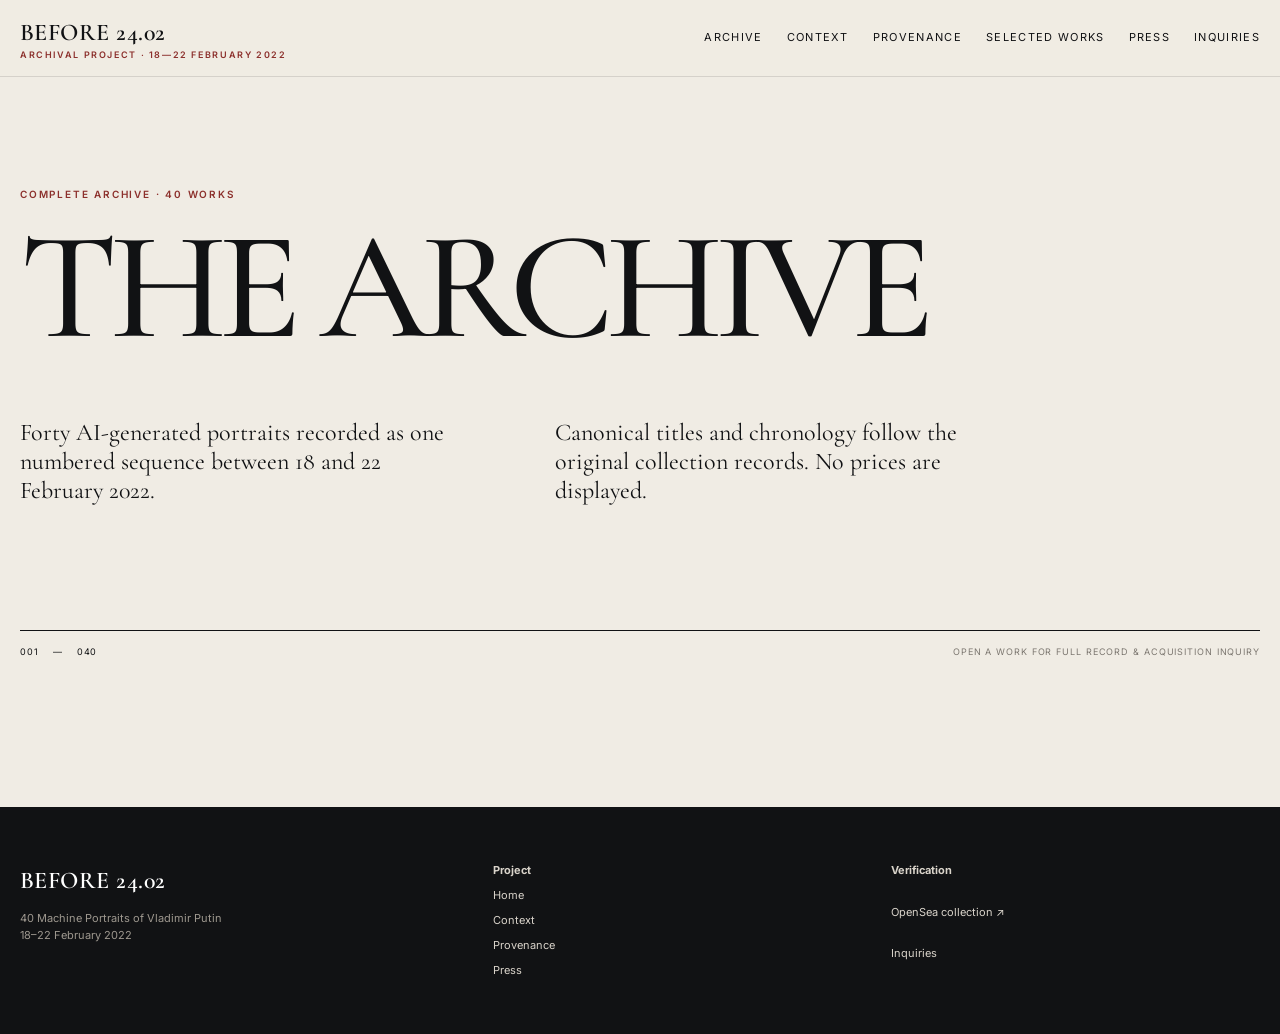
==== archive.html @ 69217468 "Add dedicated complete archive page" ====
<!doctype html><html lang="en"><head><meta charset="utf-8"><meta name="viewport" content="width=device-width,initial-scale=1"><title>Archive — BEFORE 24.02</title><meta name="description" content="The complete forty-work BEFORE 24.02 AI portrait archive, recorded 18–22 February 2022."><meta name="theme-color" content="#f0ece4"><link rel="stylesheet" href="/assets/style.css"></head><body><header class="nav"><div class="wrap navin"><a class="brand" href="/"><span>BEFORE 24.02</span><small>ARCHIVAL PROJECT · 18—22 FEBRUARY 2022</small></a><button class="menu" aria-label="Open menu">☰</button><nav class="links"><a href="/archive.html">Archive</a><a href="/#context">Context</a><a href="/#provenance">Provenance</a><a href="/#selected">Selected works</a><a href="/press.html">Press</a><a href="/#inquiries">Inquiries</a></nav></div></header><main><section class="archive-hero"><div class="wrap"><div class="kicker">Complete archive · 40 works</div><h1>THE ARCHIVE</h1><div class="archive-intro"><p>Forty AI-generated portraits recorded as one numbered sequence between 18 and 22 February 2022.</p><p>Canonical titles and chronology follow the original collection records. No prices are displayed.</p></div></div></section><section class="archive-catalog"><div class="wrap"><div class="archive-catalog-head"><span>001</span><span>—</span><span>040</span><span class="catalog-note">Open a work for full record & acquisition inquiry</span></div><div id="archive-grid" class="archive-grid archive-page-grid"></div></div></section></main><footer class="footer"><div class="wrap footer-grid"><div><div class="brand">BEFORE 24.02</div><p>40 Machine Portraits of Vladimir Putin<br>18–22 February 2022</p></div><div class="smalllinks"><b>Project</b><a href="/">Home</a><a href="/#context">Context</a><a href="/#provenance">Provenance</a><a href="/press.html">Press</a></div><div class="smalllinks"><b>Verification</b><a href="https://opensea.io/collection/tsarputin" target="_blank" rel="noopener">OpenSea collection ↗</a><a href="/#inquiries">Inquiries</a></div></div></footer><script src="/assets/site.js"></script><script src="/assets/archive.js"></script></body></html>
---- assets/style.css ----
@import url('https://fonts.googleapis.com/css2?family=Cormorant+Garamond:ital,wght@0,400;0,500;0,600;1,400&family=Inter:wght@400;500;600&display=swap');
:root{--ink:#111214;--paper:#f0ece4;--paper2:#e9e3d8;--muted:#7c7770;--oxide:#8c302c;--rule:#c7bfb2;--white:#fbfaf7;--blue:#2081e2;--sans:'Inter',system-ui,sans-serif;--serif:'Cormorant Garamond','Iowan Old Style','Palatino Linotype',Georgia,serif;--max:1380px}
*{box-sizing:border-box}html{scroll-behavior:smooth}body{margin:0;background:var(--paper);color:var(--ink);font-family:var(--sans);font-size:16px;line-height:1.55;-webkit-font-smoothing:antialiased}a{color:inherit;text-decoration:none}img{display:block;max-width:100%}button,input,textarea,select{font:inherit}.wrap{width:min(calc(100% - 40px),var(--max));margin:auto}.nav{position:sticky;top:0;z-index:50;background:rgba(240,236,228,.93);backdrop-filter:blur(16px);border-bottom:1px solid rgba(17,18,20,.12)}.navin{height:76px;display:flex;align-items:center;justify-content:space-between;gap:24px}.brand{font-family:var(--serif);font-weight:600;font-size:24px;letter-spacing:.02em}.brand small{font-family:var(--sans);font-size:9px;letter-spacing:.18em;color:var(--oxide);display:block;margin-top:-4px}.links{display:flex;gap:24px;align-items:center;font-size:11px;letter-spacing:.12em;text-transform:uppercase}.links a:hover{color:var(--oxide)}.menu{display:none;border:0;background:transparent;font-size:22px}.hero{min-height:calc(100vh - 76px);display:grid;grid-template-columns:1.1fr .9fr;align-items:end;padding:72px 0 48px}.eyebrow{font-size:10px;text-transform:uppercase;letter-spacing:.2em;color:var(--oxide);font-weight:600}.hero h1,.display{font-family:var(--serif);font-weight:500;line-height:.86;letter-spacing:-.035em;margin:20px 0}.hero h1{font-size:clamp(72px,11vw,170px)}.hero h1 span{display:block;color:var(--oxide)}.herocopy{padding:0 0 18px 8vw;max-width:540px}.hero h2{font-family:var(--serif);font-size:clamp(28px,3.2vw,48px);font-weight:400;line-height:1.05;margin:0 0 24px}.lede{font-size:17px;color:#373532;max-width:620px}.actions{display:flex;gap:11px;flex-wrap:wrap;margin-top:30px}.btn{display:inline-flex;justify-content:center;align-items:center;min-height:46px;border:1px solid var(--ink);padding:0 19px;font-size:10px;letter-spacing:.13em;text-transform:uppercase;background:transparent;cursor:pointer}.btn.dark{background:var(--ink);color:var(--white)}.btn:hover{background:var(--oxide);border-color:var(--oxide);color:white}.section{padding:110px 0;border-top:1px solid var(--rule)}.section.dark{background:var(--ink);color:var(--white);border:0}.section-title{display:grid;grid-template-columns:1fr 2fr;gap:40px;margin-bottom:65px}.section-title h2{font-family:var(--serif);font-size:clamp(44px,5.5vw,78px);font-weight:400;line-height:.96;margin:0}.section-title p{max-width:690px;color:#4d4944;margin:6px 0 0}.dark .section-title p{color:#c8c1b6}.kicker{font-size:10px;letter-spacing:.18em;text-transform:uppercase;color:var(--oxide);font-weight:600}.facts{display:grid;grid-template-columns:repeat(4,1fr);gap:1px;background:var(--rule);border:1px solid var(--rule)}.fact{background:var(--paper);padding:28px 26px}.fact b{display:block;font-family:var(--serif);font-size:31px;font-weight:500}.fact span{font-size:9px;letter-spacing:.14em;text-transform:uppercase;color:var(--muted)}.quote{font-family:var(--serif);font-size:clamp(35px,5vw,70px);line-height:1.05;font-weight:400;max-width:1120px;margin:0}.quote em{color:var(--oxide);font-style:normal}.timeline{margin-top:60px;display:grid;grid-template-columns:repeat(3,1fr);gap:30px}.tline{padding-top:22px;border-top:2px solid var(--oxide)}.tline b{font-family:var(--serif);font-size:34px;font-weight:500}.tline p{font-size:13px;color:#bcb5aa;max-width:320px}.feature-grid{display:grid;grid-template-columns:1.1fr .9fr;gap:12px}.feature-stack{display:grid;grid-template-columns:1fr 1fr;gap:12px}.art-card{position:relative;background:#d8d2c8;overflow:hidden;cursor:pointer}.art-card img{width:100%;aspect-ratio:4/5;object-fit:cover;transition:transform .6s ease,filter .4s ease}.art-card:hover img{transform:scale(1.015)}.art-meta{display:flex;justify-content:space-between;align-items:flex-end;padding:13px 0 0}.art-meta b{font-family:var(--serif);font-size:24px;font-weight:500}.art-meta span{font-size:9px;letter-spacing:.1em;text-transform:uppercase;color:var(--muted)}.archive-controls{display:flex;justify-content:space-between;align-items:center;margin-bottom:26px;gap:20px}.archive-controls select{background:transparent;border:0;border-bottom:1px solid var(--ink);padding:8px 28px 8px 0}.archive-grid{display:grid;grid-template-columns:repeat(5,1fr);gap:36px 18px}.archive-item img{width:100%;aspect-ratio:4/5;object-fit:cover;background:#d8d2c8}.archive-item .num{font-family:var(--serif);font-size:22px;margin-top:10px}.archive-item .date{font-size:9px;letter-spacing:.1em;text-transform:uppercase;color:var(--muted)}.archive-item:hover .num{color:var(--oxide)}.provenance-grid{display:grid;grid-template-columns:1fr 1fr;gap:65px}.data-table{border-top:1px solid var(--rule)}.drow{display:grid;grid-template-columns:170px 1fr;gap:20px;padding:14px 0;border-bottom:1px solid var(--rule);font-size:13px}.drow span:first-child{font-size:9px;letter-spacing:.1em;text-transform:uppercase;color:var(--muted)}.mono{font-family:ui-monospace,SFMono-Regular,Menlo,monospace;font-size:11px;overflow-wrap:anywhere}.source-badge{display:inline-flex;align-items:center;gap:10px;margin-top:22px;font-size:11px}.osdot{width:28px;height:28px;border-radius:50%;background:var(--blue);display:grid;place-items:center;color:white;font-weight:600;font-size:10px}.inquiry{display:grid;grid-template-columns:1fr 1fr;gap:60px}.form{display:grid;gap:14px}.field{display:grid;gap:6px}.field label{font-size:9px;letter-spacing:.12em;text-transform:uppercase;color:var(--muted)}.field input,.field textarea,.field select{border:0;border-bottom:1px solid #8f8a82;background:transparent;padding:12px 0;outline:none}.field textarea{min-height:110px;resize:vertical}.footer{background:var(--ink);color:#d9d3ca;padding:55px 0}.footer-grid{display:grid;grid-template-columns:1.2fr 1fr 1fr;gap:30px}.footer .brand{color:white}.footer p{font-size:11px;color:#9e988f}.smalllinks{display:grid;gap:8px;font-size:11px}.smalllinks a:hover{color:white}.modal{position:fixed;inset:0;display:none;z-index:100;background:rgba(12,13,14,.82);padding:20px;overflow:auto}.modal.open{display:grid;place-items:center}.modal-box{width:min(720px,100%);background:var(--paper);padding:34px;position:relative}.close{position:absolute;right:18px;top:14px;border:0;background:transparent;font-size:28px;cursor:pointer}.modal-title{font-family:var(--serif);font-size:42px;margin:0 0 3px}.notice{padding:14px 16px;border-left:3px solid var(--oxide);background:var(--paper2);font-size:12px;color:#514d48}.work-page{padding:70px 0 110px}.work-layout{display:grid;grid-template-columns:minmax(0,1.15fr) minmax(330px,.85fr);gap:70px}.work-image img{width:100%;max-height:78vh;object-fit:contain;background:#d8d2c8}.work-title{font-family:var(--serif);font-size:64px;line-height:.9;margin:6px 0 10px;font-weight:500}.work-sub{font-family:var(--serif);font-size:25px;color:var(--oxide);font-style:italic}.work-note{font-family:var(--serif);font-size:24px;line-height:1.25;margin:32px 0;color:#3f3b37}.pager{display:flex;justify-content:space-between;border-top:1px solid var(--rule);padding-top:18px;margin-top:50px;font-size:11px;text-transform:uppercase;letter-spacing:.1em}.legal{font-size:10px;color:var(--muted);max-width:860px}.mobile-only{display:none}
@media(max-width:1000px){.hero{grid-template-columns:1fr;align-items:center}.hero h1{font-size:clamp(78px,19vw,130px)}.hero-copy,.hero copy{padding:30px 0 0}.hero-copy{padding:20px 0 0}.hero .herocopy{padding-left:0}.section-title{grid-template-columns:1fr}.archive-grid{grid-template-columns:repeat(3,1fr)}.feature-grid,.provenance-grid,.inquiry,.work-layout{grid-template-columns:1fr}.work-image img{max-height:none}.facts{grid-template-columns:repeat(2,1fr)}.footer-grid{grid-template-columns:1fr 1fr}.footer-grid>div:first-child{grid-column:1/-1}}
@media(max-width:700px){.wrap{width:min(calc(100% - 28px),var(--max))}.navin{height:64px}.links{display:none;position:absolute;top:64px;left:0;right:0;background:var(--paper);padding:20px 14px 26px;border-bottom:1px solid var(--rule);flex-direction:column;align-items:flex-start}.links.open{display:flex}.menu{display:block}.hero{min-height:auto;padding:72px 0 60px}.hero h1{font-size:clamp(67px,21vw,105px)}.herocopy{padding:20px 0 0}.section{padding:76px 0}.section-title{margin-bottom:38px}.archive-grid{grid-template-columns:repeat(2,1fr);gap:28px 12px}.timeline{grid-template-columns:1fr}.feature-grid,.feature-stack{grid-template-columns:1fr}.facts{grid-template-columns:1fr 1fr}.fact{padding:20px 15px}.fact b{font-size:25px}.drow{grid-template-columns:1fr;gap:4px}.footer-grid{grid-template-columns:1fr}.work-title{font-size:50px}.modal-box{padding:28px 20px}.mobile-only{display:block}}
@media(prefers-reduced-motion:reduce){*{scroll-behavior:auto!important;transition:none!important}}

/* Museum v2 */
.museum-hero{padding:58px 0 70px;border-bottom:1px solid var(--rule)}
.museum-hero-grid{display:grid;grid-template-columns:minmax(0,.9fr) minmax(420px,1.1fr);gap:7vw;align-items:end;min-height:calc(100vh - 76px)}
.museum-hero-copy{padding-bottom:2vh}
.museum-hero-copy h1{font-family:var(--serif);font-weight:500;font-size:clamp(82px,11vw,166px);line-height:.76;letter-spacing:-.055em;margin:24px 0 38px}
.museum-hero-copy h1 span{color:var(--oxide)}
.museum-hero-copy h2{font-family:var(--serif);font-weight:400;font-size:clamp(28px,3vw,46px);line-height:1.02;margin:0 0 20px;max-width:570px}
.museum-hero-copy>p{max-width:520px;color:#4a4641}
.museum-hero-art{margin:0;align-self:stretch;display:grid;align-content:end}
.museum-hero-art img{width:100%;height:min(74vh,820px);object-fit:contain;background:#ded8cf}
.museum-hero-art figcaption{display:flex;justify-content:space-between;gap:18px;padding-top:13px;border-top:1px solid var(--ink);margin-top:12px;font-size:9px;letter-spacing:.1em;text-transform:uppercase}
.museum-hero-art figcaption span{color:var(--muted)}
.statement-band{padding:92px 0 96px}
.anchors-grid{display:grid;grid-template-columns:1fr 1fr;gap:7vw}
.anchor-work img{width:100%;aspect-ratio:4/5;object-fit:cover;background:#d8d2c8}
.anchor-caption{display:flex;justify-content:space-between;align-items:end;gap:20px;padding-top:18px}
.anchor-caption h3{font-family:var(--serif);font-size:38px;font-weight:500;margin:2px 0 0}
.anchor-time{font-size:9px;color:var(--muted);letter-spacing:.08em;text-transform:uppercase;text-align:right;padding-bottom:5px}
.signature-grid{display:grid;grid-template-columns:1.12fr .88fr;gap:70px 6vw;align-items:start}
.signature-work img{width:100%;object-fit:cover;background:#d8d2c8}
.signature-work.s-006 img,.signature-work.s-032 img{aspect-ratio:4/5}
.signature-work.s-027,.signature-work.s-037{margin-top:12vw}
.signature-work.s-027 img,.signature-work.s-037 img{aspect-ratio:5/6}
.signature-caption{display:flex;justify-content:space-between;align-items:end;gap:18px;border-top:1px solid var(--ink);padding-top:12px;margin-top:12px}
.signature-caption h3{font-family:var(--serif);font-size:32px;font-weight:500;margin:2px 0 0}
.signature-caption>span{font-size:9px;color:var(--muted);text-transform:uppercase;letter-spacing:.08em}
.archive-entry{margin-top:110px;padding:34px 0;border-top:1px solid var(--ink);border-bottom:1px solid var(--ink);display:flex;align-items:center;justify-content:space-between;gap:30px}
.archive-entry h3{font-family:var(--serif);font-size:42px;font-weight:500;margin:4px 0 0}
.inquiries-section{background:#e8e2d8}
.archive-hero{padding:110px 0 80px}
.archive-hero h1{font-family:var(--serif);font-weight:500;font-size:clamp(72px,12vw,165px);line-height:.82;letter-spacing:-.055em;margin:22px 0 45px}
.archive-intro{display:grid;grid-template-columns:1fr 1fr;gap:7vw;max-width:980px;font-family:var(--serif);font-size:24px;line-height:1.2}
.archive-catalog{padding:20px 0 120px}
.archive-catalog-head{display:grid;grid-template-columns:auto auto auto 1fr;gap:14px;align-items:center;border-top:1px solid var(--ink);padding:14px 0 28px;font-size:9px;letter-spacing:.1em;text-transform:uppercase}
.catalog-note{text-align:right;color:var(--muted)}
.archive-page-grid{grid-template-columns:repeat(4,1fr);gap:64px 22px}
.archive-page-grid .archive-item img{aspect-ratio:4/5}
.catalog-caption{display:flex;justify-content:space-between;align-items:flex-start;gap:10px;border-top:1px solid var(--ink);margin-top:10px;padding-top:10px}
.catalog-caption .num{font-family:var(--serif);font-size:22px;line-height:1}
.catalog-caption .cur-title{display:block;font-size:8px;letter-spacing:.08em;text-transform:uppercase;color:var(--oxide);margin-top:5px}
.catalog-caption .date{font-size:8px;color:var(--muted);white-space:nowrap;text-transform:uppercase;letter-spacing:.08em;padding-top:3px}
@media(max-width:1000px){.museum-hero-grid{grid-template-columns:1fr;min-height:auto}.museum-hero-art img{height:auto;max-height:76vh}.museum-hero-copy{padding-top:25px}.signature-grid{gap:60px 24px}.archive-page-grid{grid-template-columns:repeat(3,1fr)}}
@media(max-width:700px){.museum-hero{padding:52px 0 52px}.museum-hero-grid{gap:42px}.museum-hero-copy h1{font-size:clamp(76px,24vw,112px);line-height:.75;margin:20px 0 32px}.museum-hero-copy h2{font-size:31px}.museum-hero-art img{width:100%;max-height:none;aspect-ratio:4/5;object-fit:cover}.museum-hero-art figcaption{font-size:8px}.statement-band{padding:72px 0}.anchors-grid{grid-template-columns:1fr;gap:68px}.anchor-caption{display:block}.anchor-time{text-align:left;margin-top:7px}.anchor-caption h3{font-size:34px}.signature-grid{grid-template-columns:1fr;gap:72px}.signature-work.s-027,.signature-work.s-037{margin-top:0}.signature-work img{aspect-ratio:4/5!important}.signature-caption h3{font-size:30px}.archive-entry{margin-top:78px;display:block}.archive-entry .btn{margin-top:22px;width:100%}.archive-hero{padding:76px 0 58px}.archive-hero h1{font-size:clamp(64px,22vw,100px);margin-bottom:34px}.archive-intro{grid-template-columns:1fr;font-size:21px;gap:10px}.archive-page-grid{grid-template-columns:repeat(2,1fr);gap:45px 12px}.archive-catalog-head{grid-template-columns:auto auto auto}.catalog-note{display:none}.catalog-caption{display:block}.catalog-caption .date{display:block;margin-top:7px}.catalog-caption .num{font-size:20px}}
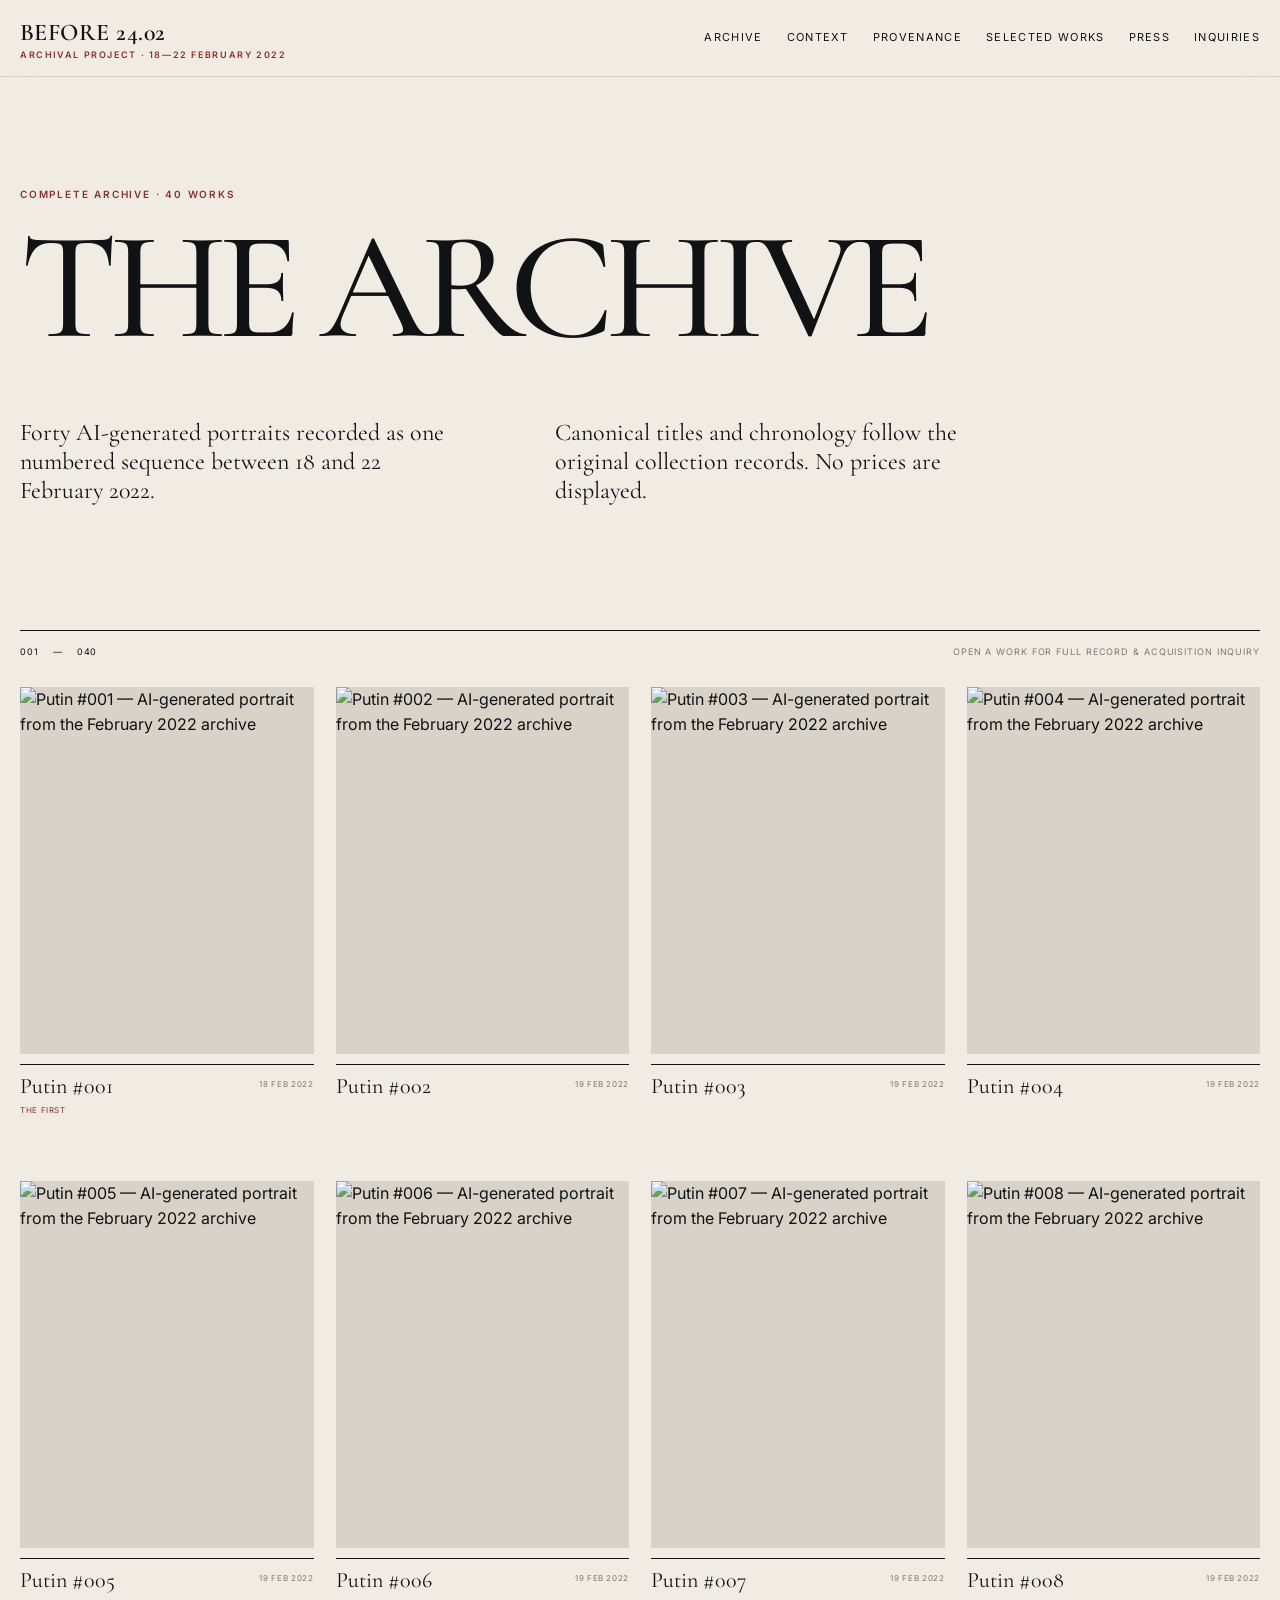
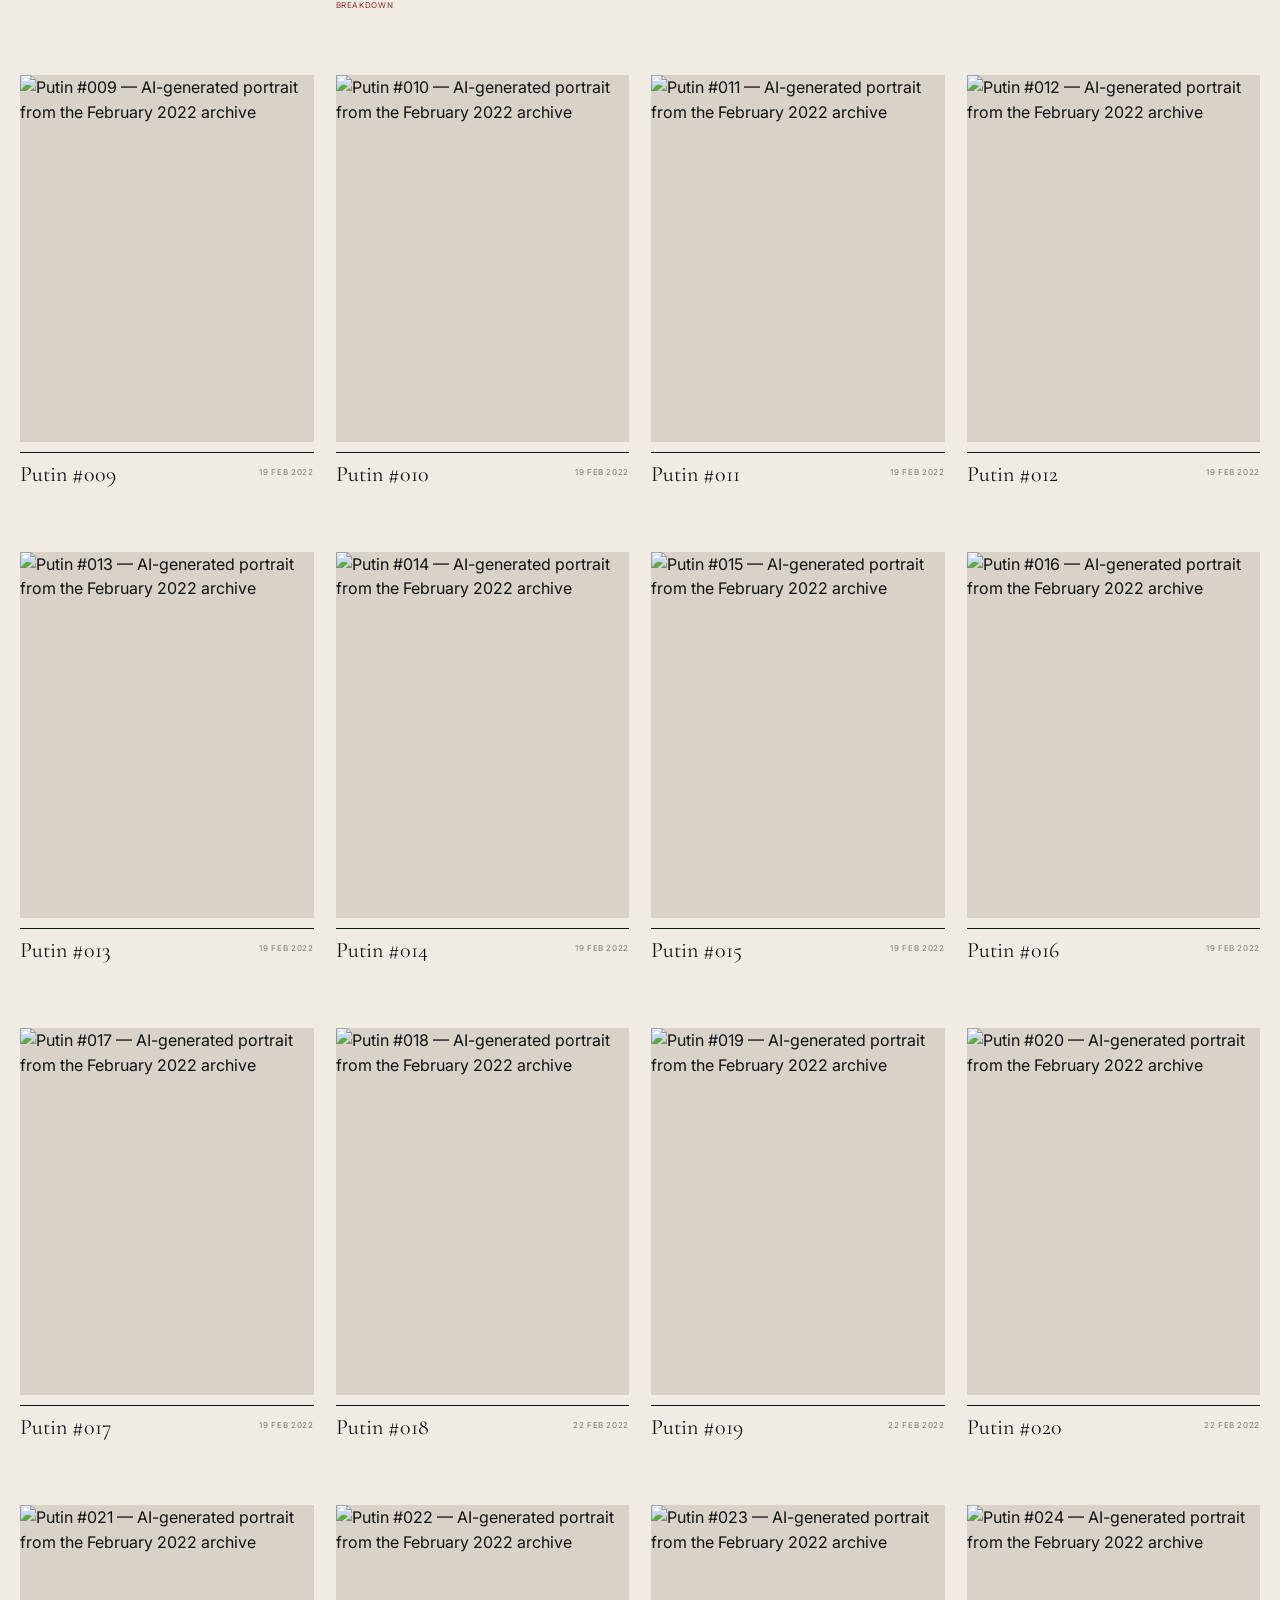
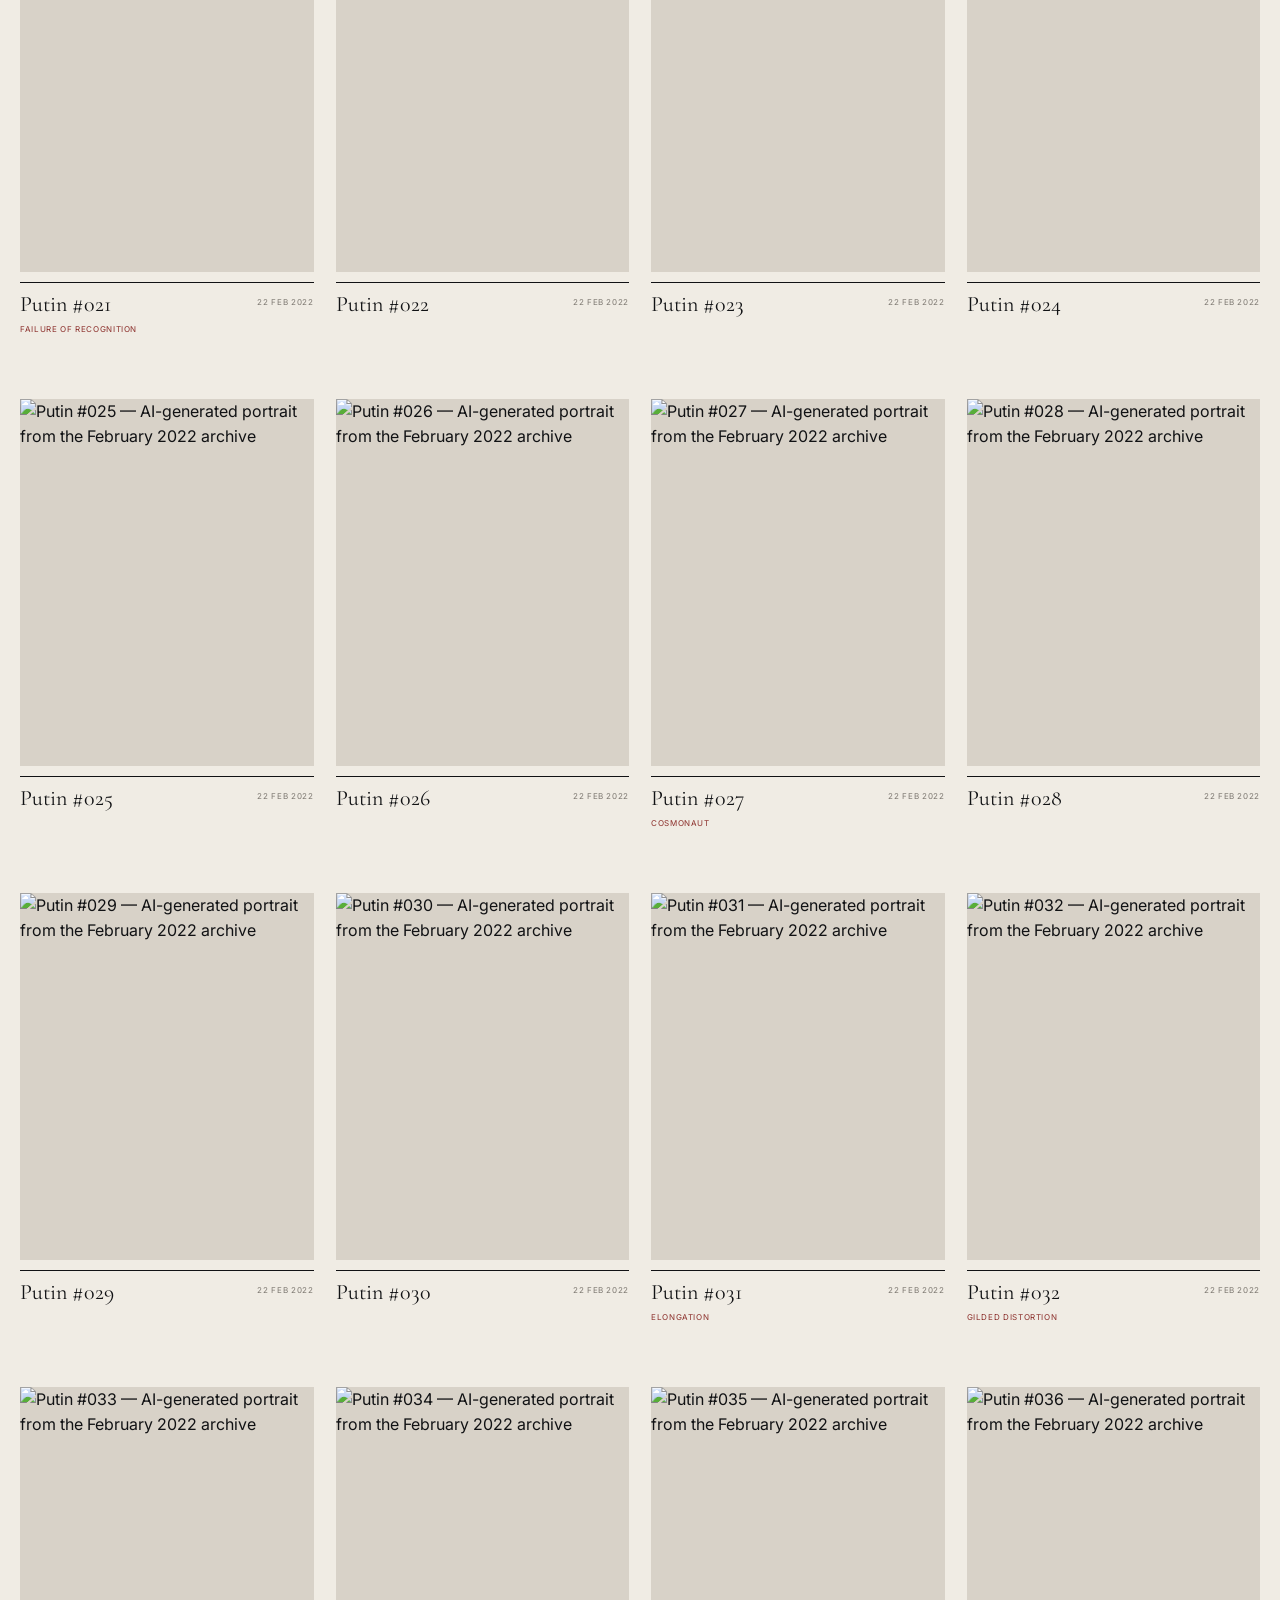
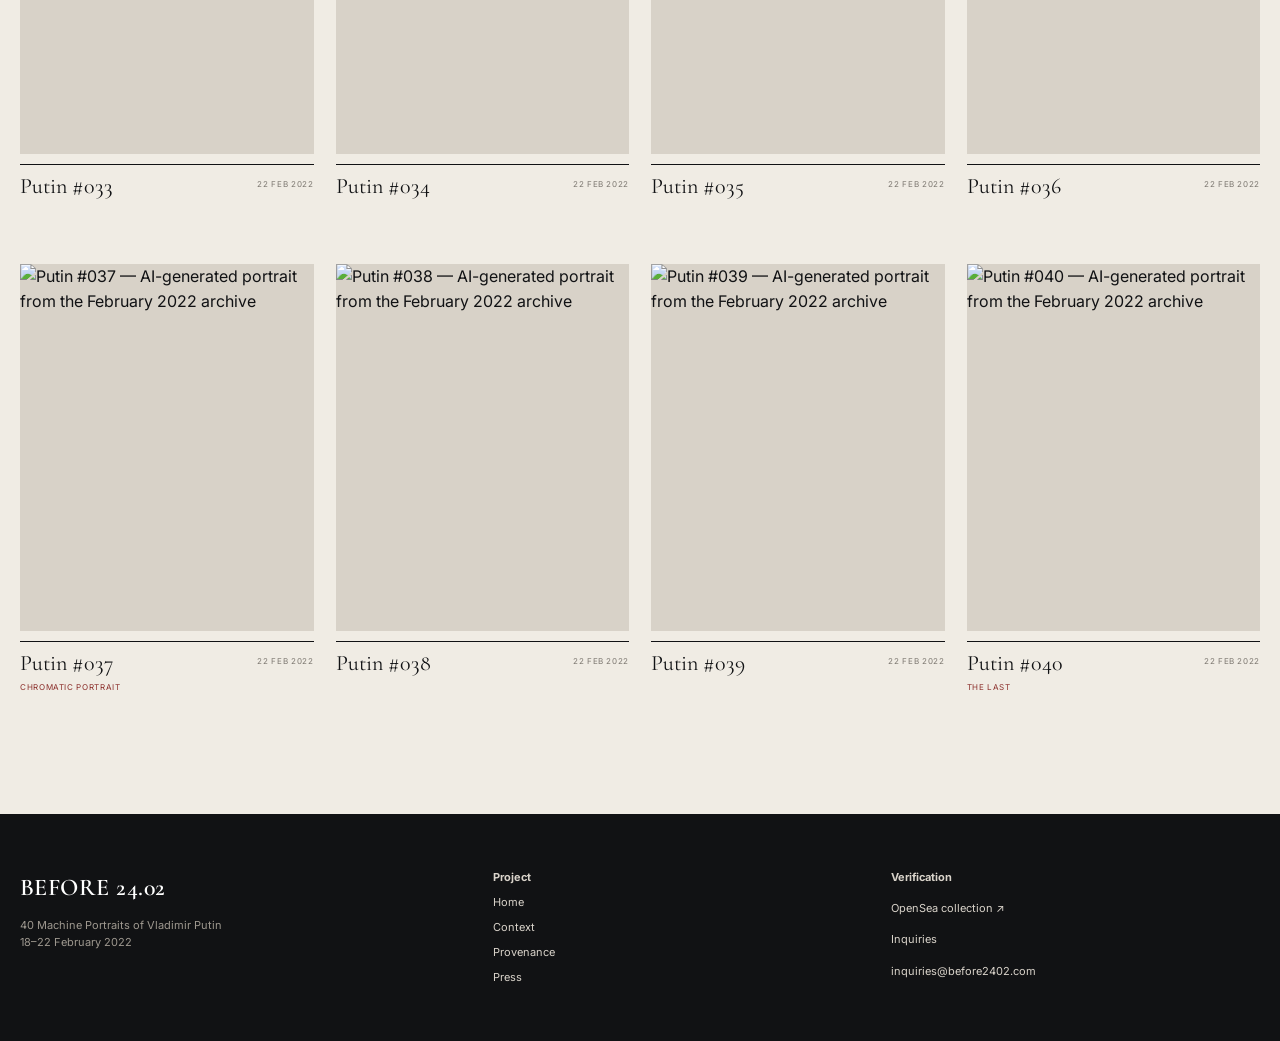
==== commit b3ee2e37: "Add public inquiry email to archive.html" ====
--- a/archive.html
+++ b/archive.html
@@ -1 +1 @@
-<!doctype html><html lang="en"><head><meta charset="utf-8"><meta name="viewport" content="width=device-width,initial-scale=1"><title>Archive — BEFORE 24.02</title><meta name="description" content="The complete forty-work BEFORE 24.02 AI portrait archive, recorded 18–22 February 2022."><meta name="theme-color" content="#f0ece4"><link rel="stylesheet" href="/assets/style.css"></head><body><header class="nav"><div class="wrap navin"><a class="brand" href="/"><span>BEFORE 24.02</span><small>ARCHIVAL PROJECT · 18—22 FEBRUARY 2022</small></a><button class="menu" aria-label="Open menu">☰</button><nav class="links"><a href="/archive.html">Archive</a><a href="/#context">Context</a><a href="/#provenance">Provenance</a><a href="/#selected">Selected works</a><a href="/press.html">Press</a><a href="/#inquiries">Inquiries</a></nav></div></header><main><section class="archive-hero"><div class="wrap"><div class="kicker">Complete archive · 40 works</div><h1>THE ARCHIVE</h1><div class="archive-intro"><p>Forty AI-generated portraits recorded as one numbered sequence between 18 and 22 February 2022.</p><p>Canonical titles and chronology follow the original collection records. No prices are displayed.</p></div></div></section><section class="archive-catalog"><div class="wrap"><div class="archive-catalog-head"><span>001</span><span>—</span><span>040</span><span class="catalog-note">Open a work for full record & acquisition inquiry</span></div><div id="archive-grid" class="archive-grid archive-page-grid"></div></div></section></main><footer class="footer"><div class="wrap footer-grid"><div><div class="brand">BEFORE 24.02</div><p>40 Machine Portraits of Vladimir Putin<br>18–22 February 2022</p></div><div class="smalllinks"><b>Project</b><a href="/">Home</a><a href="/#context">Context</a><a href="/#provenance">Provenance</a><a href="/press.html">Press</a></div><div class="smalllinks"><b>Verification</b><a href="https://opensea.io/collection/tsarputin" target="_blank" rel="noopener">OpenSea collection ↗</a><a href="/#inquiries">Inquiries</a></div></div></footer><script src="/assets/site.js"></script><script src="/assets/archive.js"></script></body></html>+<!doctype html><html lang="en"><head><meta charset="utf-8"><meta name="viewport" content="width=device-width,initial-scale=1"><title>Archive — BEFORE 24.02</title><meta name="description" content="The complete forty-work BEFORE 24.02 AI portrait archive, recorded 18–22 February 2022."><meta name="theme-color" content="#f0ece4"><link rel="stylesheet" href="/assets/style.css"></head><body><header class="nav"><div class="wrap navin"><a class="brand" href="/"><span>BEFORE 24.02</span><small>ARCHIVAL PROJECT · 18—22 FEBRUARY 2022</small></a><button class="menu" aria-label="Open menu">☰</button><nav class="links"><a href="/archive.html">Archive</a><a href="/#context">Context</a><a href="/#provenance">Provenance</a><a href="/#selected">Selected works</a><a href="/press.html">Press</a><a href="/#inquiries">Inquiries</a></nav></div></header><main><section class="archive-hero"><div class="wrap"><div class="kicker">Complete archive · 40 works</div><h1>THE ARCHIVE</h1><div class="archive-intro"><p>Forty AI-generated portraits recorded as one numbered sequence between 18 and 22 February 2022.</p><p>Canonical titles and chronology follow the original collection records. No prices are displayed.</p></div></div></section><section class="archive-catalog"><div class="wrap"><div class="archive-catalog-head"><span>001</span><span>—</span><span>040</span><span class="catalog-note">Open a work for full record & acquisition inquiry</span></div><div id="archive-grid" class="archive-grid archive-page-grid"></div></div></section></main><footer class="footer"><div class="wrap footer-grid"><div><div class="brand">BEFORE 24.02</div><p>40 Machine Portraits of Vladimir Putin<br>18–22 February 2022</p></div><div class="smalllinks"><b>Project</b><a href="/">Home</a><a href="/#context">Context</a><a href="/#provenance">Provenance</a><a href="/press.html">Press</a></div><div class="smalllinks"><b>Verification</b><a href="https://opensea.io/collection/tsarputin" target="_blank" rel="noopener">OpenSea collection ↗</a><a href="/#inquiries">Inquiries</a><a href="mailto:inquiries@before2402.com">inquiries@before2402.com</a></div></div></footer><script src="/assets/site.js"></script><script src="/assets/archive.js"></script></body></html>
